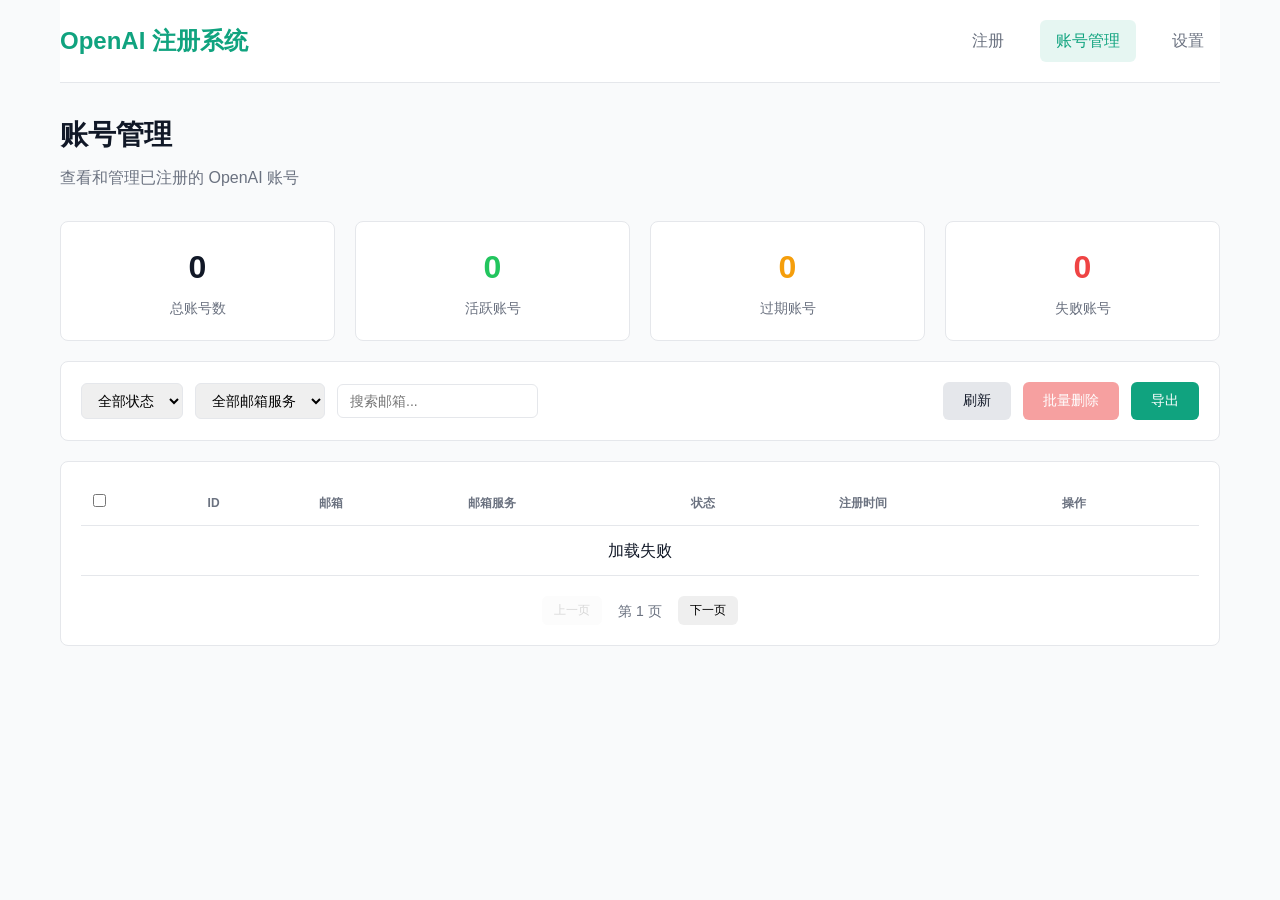
==== templates/accounts.html @ 9d3099fc "2" ====
<!DOCTYPE html>
<html lang="zh-CN">
<head>
    <meta charset="UTF-8">
    <meta name="viewport" content="width=device-width, initial-scale=1.0">
    <title>账号管理 - OpenAI 注册系统</title>
    <link rel="stylesheet" href="/static/css/style.css">
</head>
<body>
    <div class="container">
        <!-- 导航栏 -->
        <nav class="navbar">
            <div class="nav-brand">
                <h1>OpenAI 注册系统</h1>
            </div>
            <div class="nav-links">
                <a href="/" class="nav-link">注册</a>
                <a href="/accounts" class="nav-link active">账号管理</a>
                <a href="/settings" class="nav-link">设置</a>
            </div>
        </nav>

        <!-- 主内容区 -->
        <main class="main-content">
            <div class="page-header">
                <h2>账号管理</h2>
                <p class="subtitle">查看和管理已注册的 OpenAI 账号</p>
            </div>

            <!-- 统计卡片 -->
            <div class="stats-grid">
                <div class="stat-card">
                    <div class="stat-value" id="total-accounts">0</div>
                    <div class="stat-label">总账号数</div>
                </div>
                <div class="stat-card success">
                    <div class="stat-value" id="active-accounts">0</div>
                    <div class="stat-label">活跃账号</div>
                </div>
                <div class="stat-card warning">
                    <div class="stat-value" id="expired-accounts">0</div>
                    <div class="stat-label">过期账号</div>
                </div>
                <div class="stat-card danger">
                    <div class="stat-value" id="failed-accounts">0</div>
                    <div class="stat-label">失败账号</div>
                </div>
            </div>

            <!-- 工具栏 -->
            <div class="card">
                <div class="card-body toolbar">
                    <div class="toolbar-left">
                        <select id="filter-status" class="form-select">
                            <option value="">全部状态</option>
                            <option value="active">活跃</option>
                            <option value="expired">过期</option>
                            <option value="banned">封禁</option>
                            <option value="failed">失败</option>
                        </select>

                        <select id="filter-service" class="form-select">
                            <option value="">全部邮箱服务</option>
                            <option value="tempmail">Tempmail</option>
                            <option value="outlook">Outlook</option>
                            <option value="custom_domain">自定义域名</option>
                        </select>

                        <input type="text" id="search-input" class="form-input" placeholder="搜索邮箱...">
                    </div>

                    <div class="toolbar-right">
                        <button class="btn btn-secondary" id="refresh-btn">刷新</button>
                        <button class="btn btn-danger" id="batch-delete-btn" disabled>批量删除</button>
                        <div class="dropdown">
                            <button class="btn btn-primary dropdown-toggle" id="export-btn">
                                导出
                            </button>
                            <div class="dropdown-menu" id="export-menu">
                                <a href="#" class="dropdown-item" data-format="json">导出 JSON</a>
                                <a href="#" class="dropdown-item" data-format="csv">导出 CSV</a>
                            </div>
                        </div>
                    </div>
                </div>
            </div>

            <!-- 账号列表 -->
            <div class="card">
                <div class="card-body">
                    <table class="data-table">
                        <thead>
                            <tr>
                                <th><input type="checkbox" id="select-all"></th>
                                <th>ID</th>
                                <th>邮箱</th>
                                <th>邮箱服务</th>
                                <th>状态</th>
                                <th>注册时间</th>
                                <th>操作</th>
                            </tr>
                        </thead>
                        <tbody id="accounts-table">
                            <!-- 动态加载 -->
                        </tbody>
                    </table>

                    <!-- 分页 -->
                    <div class="pagination" id="pagination">
                        <button class="btn btn-sm" id="prev-page" disabled>上一页</button>
                        <span id="page-info">第 1 页</span>
                        <button class="btn btn-sm" id="next-page">下一页</button>
                    </div>
                </div>
            </div>
        </main>
    </div>

    <!-- 详情模态框 -->
    <div class="modal" id="detail-modal">
        <div class="modal-content">
            <div class="modal-header">
                <h3>账号详情</h3>
                <button class="modal-close" id="close-modal">&times;</button>
            </div>
            <div class="modal-body" id="modal-body">
                <!-- 动态加载 -->
            </div>
        </div>
    </div>

    <script src="/static/js/accounts.js"></script>
</body>
</html>
---- static/css/style.css ----
/*
 * OpenAI 注册系统 - 主样式表
 * 轻量级、现代、响应式设计
 */

/* CSS 变量 */
:root {
    --primary-color: #10a37f;
    --primary-hover: #0d8a6a;
    --secondary-color: #6b7280;
    --danger-color: #ef4444;
    --warning-color: #f59e0b;
    --success-color: #22c55e;
    --background: #f9fafb;
    --surface: #ffffff;
    --border: #e5e7eb;
    --text-primary: #111827;
    --text-secondary: #6b7280;
    --font-family: -apple-system, BlinkMacSystemFont, 'Segoe UI', Roboto, Oxygen, Ubuntu, sans-serif;
}

/* 重置样式 */
* {
    margin: 0;
    padding: 0;
    box-sizing: border-box;
}

body {
    font-family: var(--font-family);
    background-color: var(--background);
    color: var(--text-primary);
    line-height: 1.6;
}

/* 容器 */
.container {
    max-width: 1200px;
    margin: 0 auto;
    padding: 0 20px;
}

/* 导航栏 */
.navbar {
    display: flex;
    justify-content: space-between;
    align-items: center;
    padding: 20px 0;
    border-bottom: 1px solid var(--border);
    background: var(--surface);
    margin-bottom: 30px;
}

.nav-brand h1 {
    font-size: 1.5rem;
    color: var(--primary-color);
    font-weight: 600;
}

.nav-links {
    display: flex;
    gap: 20px;
}

.nav-link {
    text-decoration: none;
    color: var(--text-secondary);
    padding: 8px 16px;
    border-radius: 6px;
    transition: all 0.2s;
}

.nav-link:hover {
    color: var(--primary-color);
    background-color: rgba(16, 163, 127, 0.1);
}

.nav-link.active {
    color: var(--primary-color);
    background-color: rgba(16, 163, 127, 0.1);
    font-weight: 500;
}

/* 主内容 */
.main-content {
    padding-bottom: 50px;
}

.page-header {
    margin-bottom: 30px;
}

.page-header h2 {
    font-size: 1.75rem;
    margin-bottom: 8px;
}

.subtitle {
    color: var(--text-secondary);
}

/* 卡片 */
.card {
    background: var(--surface);
    border-radius: 8px;
    border: 1px solid var(--border);
    margin-bottom: 20px;
}

.card-header {
    padding: 16px 20px;
    border-bottom: 1px solid var(--border);
    display: flex;
    justify-content: space-between;
    align-items: center;
}

.card-header h3 {
    font-size: 1rem;
    font-weight: 600;
}

.card-body {
    padding: 20px;
}

/* 表单 */
.form-group {
    margin-bottom: 16px;
}

.form-group label {
    display: block;
    margin-bottom: 6px;
    font-weight: 500;
    font-size: 0.875rem;
}

.form-group input,
.form-group select,
.form-group textarea {
    width: 100%;
    padding: 10px 12px;
    border: 1px solid var(--border);
    border-radius: 6px;
    font-size: 0.875rem;
    transition: border-color 0.2s;
}

.form-group input:focus,
.form-group select:focus,
.form-group textarea:focus {
    outline: none;
    border-color: var(--primary-color);
    box-shadow: 0 0 0 3px rgba(16, 163, 127, 0.1);
}

.form-row {
    display: grid;
    grid-template-columns: repeat(auto-fit, minmax(200px, 1fr));
    gap: 16px;
}

.form-actions {
    display: flex;
    gap: 12px;
    margin-top: 20px;
}

/* 按钮 */
.btn {
    display: inline-flex;
    align-items: center;
    justify-content: center;
    padding: 10px 20px;
    font-size: 0.875rem;
    font-weight: 500;
    border-radius: 6px;
    border: none;
    cursor: pointer;
    transition: all 0.2s;
}

.btn:disabled {
    opacity: 0.5;
    cursor: not-allowed;
}

.btn-primary {
    background-color: var(--primary-color);
    color: white;
}

.btn-primary:hover:not(:disabled) {
    background-color: var(--primary-hover);
}

.btn-secondary {
    background-color: var(--border);
    color: var(--text-primary);
}

.btn-secondary:hover:not(:disabled) {
    background-color: #d1d5db;
}

.btn-danger {
    background-color: var(--danger-color);
    color: white;
}

.btn-danger:hover:not(:disabled) {
    background-color: #dc2626;
}

.btn-warning {
    background-color: var(--warning-color);
    color: white;
}

.btn-warning:hover:not(:disabled) {
    background-color: #d97706;
}

.btn-sm {
    padding: 6px 12px;
    font-size: 0.75rem;
}

/* 控制台日志 */
.console-log {
    background-color: #1e1e1e;
    color: #d4d4d4;
    padding: 16px;
    border-radius: 6px;
    font-family: 'Monaco', 'Menlo', 'Ubuntu Mono', monospace;
    font-size: 0.8rem;
    height: 300px;
    overflow-y: auto;
    line-height: 1.5;
}

.log-line {
    margin-bottom: 4px;
    white-space: pre-wrap;
    word-break: break-all;
}

.log-line.info { color: #4fc3f7; }
.log-line.success { color: #81c784; }
.log-line.error { color: #e57373; }
.log-line.warning { color: #ffb74d; }

/* 状态徽章 */
.status-badge {
    display: inline-block;
    padding: 4px 10px;
    border-radius: 9999px;
    font-size: 0.75rem;
    font-weight: 500;
    background-color: var(--secondary-color);
    color: white;
}

.status-badge.running {
    background-color: var(--primary-color);
}

.status-badge.completed {
    background-color: var(--success-color);
}

.status-badge.failed {
    background-color: var(--danger-color);
}

/* 统计卡片 */
.stats-grid {
    display: grid;
    grid-template-columns: repeat(auto-fit, minmax(200px, 1fr));
    gap: 20px;
    margin-bottom: 20px;
}

.stat-card {
    background: var(--surface);
    border-radius: 8px;
    border: 1px solid var(--border);
    padding: 20px;
    text-align: center;
}

.stat-value {
    font-size: 2rem;
    font-weight: 700;
    color: var(--text-primary);
}

.stat-label {
    color: var(--text-secondary);
    font-size: 0.875rem;
    margin-top: 4px;
}

.stat-card.success .stat-value { color: var(--success-color); }
.stat-card.warning .stat-value { color: var(--warning-color); }
.stat-card.danger .stat-value { color: var(--danger-color); }

/* 数据表格 */
.data-table {
    width: 100%;
    border-collapse: collapse;
}

.data-table th,
.data-table td {
    padding: 12px;
    text-align: left;
    border-bottom: 1px solid var(--border);
}

.data-table th {
    font-weight: 600;
    color: var(--text-secondary);
    font-size: 0.75rem;
    text-transform: uppercase;
}

.data-table tbody tr:hover {
    background-color: #f9fafb;
}

/* 工具栏 */
.toolbar {
    display: flex;
    justify-content: space-between;
    align-items: center;
    flex-wrap: wrap;
    gap: 12px;
}

.toolbar-left,
.toolbar-right {
    display: flex;
    align-items: center;
    gap: 12px;
}

.form-select,
.form-input {
    padding: 8px 12px;
    border: 1px solid var(--border);
    border-radius: 6px;
    font-size: 0.875rem;
}

/* 分页 */
.pagination {
    display: flex;
    justify-content: center;
    align-items: center;
    gap: 16px;
    margin-top: 20px;
}

#page-info {
    color: var(--text-secondary);
    font-size: 0.875rem;
}

/* 标签页 */
.tabs {
    display: flex;
    gap: 4px;
    margin-bottom: 20px;
    border-bottom: 1px solid var(--border);
    padding-bottom: 0;
}

.tab-btn {
    padding: 12px 20px;
    background: none;
    border: none;
    cursor: pointer;
    font-size: 0.875rem;
    font-weight: 500;
    color: var(--text-secondary);
    border-bottom: 2px solid transparent;
    margin-bottom: -1px;
    transition: all 0.2s;
}

.tab-btn:hover {
    color: var(--primary-color);
}

.tab-btn.active {
    color: var(--primary-color);
    border-bottom-color: var(--primary-color);
}

.tab-content {
    display: none;
}

.tab-content.active {
    display: block;
}

/* 模态框 */
.modal {
    display: none;
    position: fixed;
    top: 0;
    left: 0;
    right: 0;
    bottom: 0;
    background-color: rgba(0, 0, 0, 0.5);
    z-index: 1000;
    align-items: center;
    justify-content: center;
}

.modal.active {
    display: flex;
}

.modal-content {
    background: var(--surface);
    border-radius: 8px;
    max-width: 600px;
    width: 90%;
    max-height: 80vh;
    overflow-y: auto;
}

.modal-header {
    padding: 16px 20px;
    border-bottom: 1px solid var(--border);
    display: flex;
    justify-content: space-between;
    align-items: center;
}

.modal-header h3 {
    font-size: 1.125rem;
}

.modal-close {
    background: none;
    border: none;
    font-size: 1.5rem;
    cursor: pointer;
    color: var(--text-secondary);
}

.modal-close:hover {
    color: var(--text-primary);
}

.modal-body {
    padding: 20px;
}

/* 下拉菜单 */
.dropdown {
    position: relative;
    display: inline-block;
}

.dropdown-menu {
    display: none;
    position: absolute;
    right: 0;
    top: 100%;
    background: var(--surface);
    border: 1px solid var(--border);
    border-radius: 6px;
    min-width: 150px;
    box-shadow: 0 4px 6px -1px rgba(0, 0, 0, 0.1);
    z-index: 100;
}

.dropdown-menu.active {
    display: block;
}

.dropdown-item {
    display: block;
    padding: 10px 16px;
    color: var(--text-primary);
    text-decoration: none;
    font-size: 0.875rem;
}

.dropdown-item:hover {
    background-color: #f9fafb;
}

/* 任务信息 */
.task-info {
    display: grid;
    gap: 12px;
}

.info-row {
    display: flex;
    gap: 12px;
}

.info-row .label {
    color: var(--text-secondary);
    min-width: 80px;
}

.info-row .value {
    font-weight: 500;
}

/* 信息网格 */
.info-grid {
    display: grid;
    grid-template-columns: repeat(auto-fit, minmax(200px, 1fr));
    gap: 16px;
    margin-bottom: 20px;
}

.info-item {
    display: flex;
    flex-direction: column;
    gap: 4px;
}

.info-item .label {
    color: var(--text-secondary);
    font-size: 0.875rem;
}

.info-item .value {
    font-size: 1.25rem;
    font-weight: 600;
}

/* 进度条 */
.progress-bar-container {
    background-color: var(--border);
    border-radius: 9999px;
    height: 12px;
    overflow: hidden;
    margin-bottom: 16px;
}

.progress-bar {
    background-color: var(--primary-color);
    height: 100%;
    border-radius: 9999px;
    transition: width 0.3s ease;
}

/* 批量统计 */
.batch-stats {
    display: flex;
    justify-content: space-around;
    gap: 16px;
    text-align: center;
}

.batch-stats span {
    color: var(--text-secondary);
    font-size: 0.875rem;
}

.batch-stats strong {
    display: block;
    font-size: 1.5rem;
    color: var(--text-primary);
    margin-top: 4px;
}

/* 响应式 */
@media (max-width: 768px) {
    .navbar {
        flex-direction: column;
        gap: 16px;
    }

    .toolbar {
        flex-direction: column;
        align-items: stretch;
    }

    .toolbar-left,
    .toolbar-right {
        flex-direction: column;
        align-items: stretch;
    }

    .form-row {
        grid-template-columns: 1fr;
    }

    .stats-grid {
        grid-template-columns: repeat(2, 1fr);
    }
}
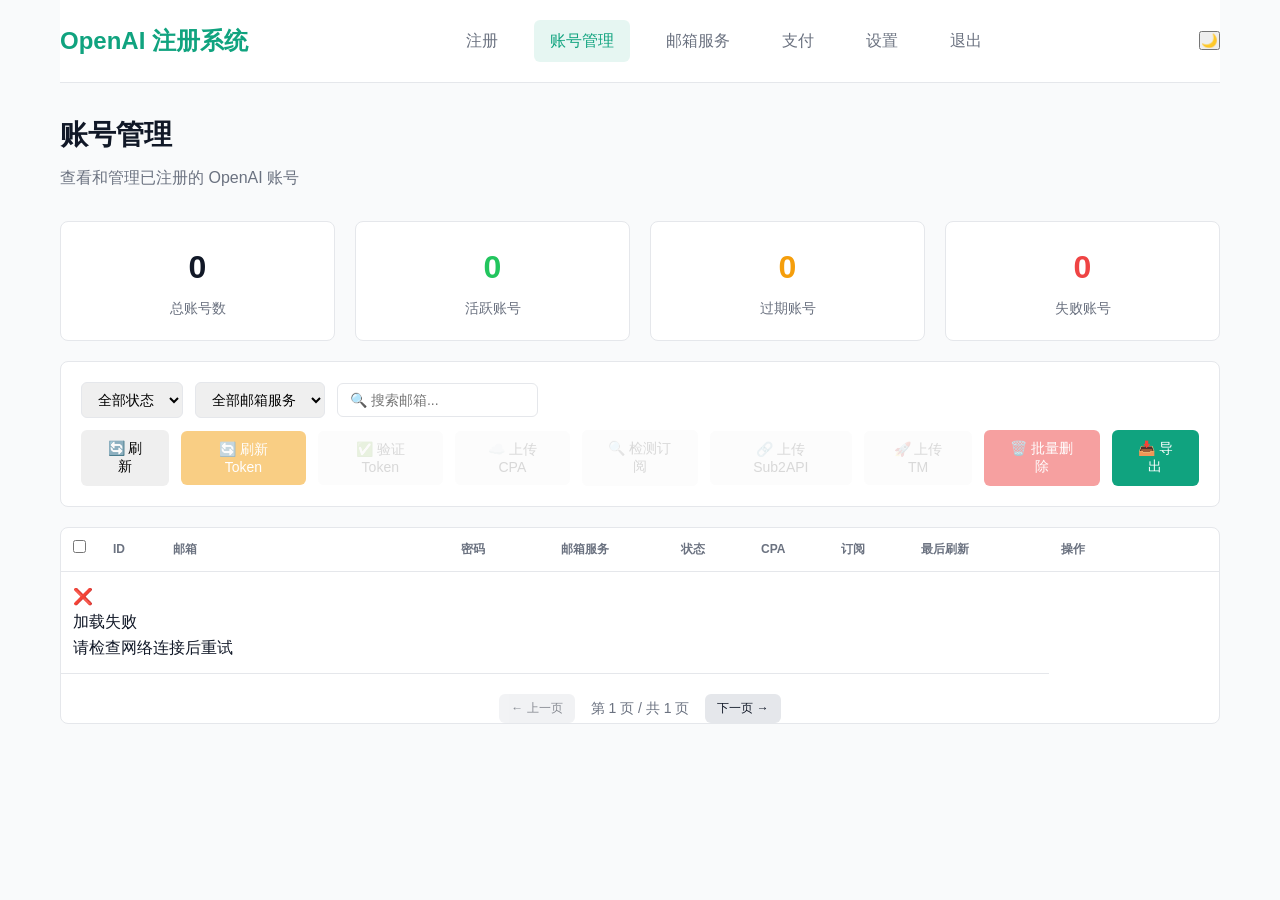
==== commit ffd3a81a: "feat(upload): #13 添加上传至sub2api" ====
--- a/templates/accounts.html
+++ b/templates/accounts.html
@@ -5,6 +5,46 @@
     <meta name="viewport" content="width=device-width, initial-scale=1.0">
     <title>账号管理 - OpenAI 注册系统</title>
     <link rel="stylesheet" href="/static/css/style.css">
+    <link rel="icon" href="data:image/svg+xml,<svg xmlns='http://www.w3.org/2000/svg' viewBox='0 0 100 100'><text y='.9em' font-size='90'>📋</text></svg>">
+    <style>
+        .password-cell {
+            font-family: var(--font-mono);
+            font-size: 0.75rem;
+        }
+        .password-hidden {
+            filter: blur(4px);
+            cursor: pointer;
+            transition: filter 0.2s;
+        }
+        .password-hidden:hover {
+            filter: blur(0);
+        }
+        .token-status {
+            display: flex;
+            align-items: center;
+            gap: 4px;
+        }
+        .token-status .dot {
+            width: 8px;
+            height: 8px;
+            border-radius: 50%;
+        }
+        .token-status .dot.healthy { background: var(--success-color); }
+        .token-status .dot.warning { background: var(--warning-color); }
+        .token-status .dot.expired { background: var(--danger-color); }
+        .cpa-status {
+            display: flex;
+            align-items: center;
+            justify-content: center;
+        }
+        .cpa-status .badge {
+            font-size: 0.7rem;
+            padding: 2px 6px;
+            border-radius: 10px;
+        }
+        .cpa-status .badge.uploaded { background: var(--success-color); color: white; }
+        .cpa-status .badge.pending { background: var(--border-color); color: var(--text-secondary); }
+    </style>
 </head>
 <body>
     <div class="container">
@@ -16,8 +56,14 @@
             <div class="nav-links">
                 <a href="/" class="nav-link">注册</a>
                 <a href="/accounts" class="nav-link active">账号管理</a>
+                <a href="/email-services" class="nav-link">邮箱服务</a>
+                <a href="/payment" class="nav-link">支付</a>
                 <a href="/settings" class="nav-link">设置</a>
-            </div>
+                <a href="/logout" class="nav-link">退出</a>
+            </div>
+            <button class="theme-toggle" onclick="theme.toggle()" title="切换主题">
+                🌙
+            </button>
         </nav>
 
         <!-- 主内容区 -->
@@ -48,7 +94,7 @@
             </div>
 
             <!-- 工具栏 -->
-            <div class="card">
+            <div class="card toolbar-card">
                 <div class="card-body toolbar">
                     <div class="toolbar-left">
                         <select id="filter-status" class="form-select">
@@ -66,19 +112,43 @@
                             <option value="custom_domain">自定义域名</option>
                         </select>
 
-                        <input type="text" id="search-input" class="form-input" placeholder="搜索邮箱...">
+                        <input type="text" id="search-input" class="form-input" placeholder="🔍 搜索邮箱..." style="min-width: 200px;">
                     </div>
 
                     <div class="toolbar-right">
-                        <button class="btn btn-secondary" id="refresh-btn">刷新</button>
-                        <button class="btn btn-danger" id="batch-delete-btn" disabled>批量删除</button>
+                        <button class="btn btn-ghost" id="refresh-btn" title="刷新">
+                            🔄 刷新
+                        </button>
+                        <button class="btn btn-warning" id="batch-refresh-btn" disabled title="批量刷新Token">
+                            🔄 刷新Token
+                        </button>
+                        <button class="btn btn-info" id="batch-validate-btn" disabled title="批量验证Token">
+                            ✅ 验证Token
+                        </button>
+                        <button class="btn btn-success" id="batch-upload-cpa-btn" disabled title="批量上传到CPA">
+                            ☁️ 上传CPA
+                        </button>
+                        <button class="btn btn-info" id="batch-check-sub-btn" disabled title="批量检测订阅状态">
+                            🔍 检测订阅
+                        </button>
+                        <button class="btn btn-info" id="batch-upload-sub2api-btn" disabled title="批量上传到Sub2API">
+                            🔗 上传Sub2API
+                        </button>
+                        <button class="btn btn-success" id="batch-upload-tm-btn" disabled title="批量上传到Team Manager">
+                            🚀 上传TM
+                        </button>
+                        <button class="btn btn-danger" id="batch-delete-btn" disabled>
+                            🗑️ 批量删除
+                        </button>
                         <div class="dropdown">
-                            <button class="btn btn-primary dropdown-toggle" id="export-btn">
-                                导出
+                            <button class="btn btn-primary" id="export-btn">
+                                📥 导出
                             </button>
                             <div class="dropdown-menu" id="export-menu">
                                 <a href="#" class="dropdown-item" data-format="json">导出 JSON</a>
                                 <a href="#" class="dropdown-item" data-format="csv">导出 CSV</a>
+                                <a href="#" class="dropdown-item" data-format="cpa">导出 CPA 格式</a>
+                                <a href="#" class="dropdown-item" data-format="sub2api">导出 Sub2Api 格式</a>
                             </div>
                         </div>
                     </div>
@@ -87,29 +157,46 @@
 
             <!-- 账号列表 -->
             <div class="card">
-                <div class="card-body">
-                    <table class="data-table">
-                        <thead>
-                            <tr>
-                                <th><input type="checkbox" id="select-all"></th>
-                                <th>ID</th>
-                                <th>邮箱</th>
-                                <th>邮箱服务</th>
-                                <th>状态</th>
-                                <th>注册时间</th>
-                                <th>操作</th>
-                            </tr>
-                        </thead>
-                        <tbody id="accounts-table">
-                            <!-- 动态加载 -->
-                        </tbody>
-                    </table>
+                <div class="card-body" style="padding: 0;">
+                    <div class="table-container">
+                        <table class="data-table">
+                            <thead>
+                                <tr>
+                                    <th style="width: 40px;"><input type="checkbox" id="select-all"></th>
+                                    <th style="width: 60px;">ID</th>
+                                    <th>邮箱</th>
+                                    <th style="width: 100px;">密码</th>
+                                    <th style="width: 120px;">邮箱服务</th>
+                                    <th style="width: 80px;">状态</th>
+                                    <th style="width: 80px;">CPA</th>
+                                    <th style="width: 80px;">订阅</th>
+                                    <th style="width: 140px;">最后刷新</th>
+                                    <th style="width: 170px;">操作</th>
+                                </tr>
+                            </thead>
+                            <tbody id="accounts-table">
+                                <tr>
+                                    <td colspan="11">
+                                        <div class="empty-state">
+                                            <div class="skeleton skeleton-text" style="width: 60%;"></div>
+                                            <div class="skeleton skeleton-text" style="width: 80%;"></div>
+                                            <div class="skeleton skeleton-text" style="width: 40%;"></div>
+                                        </div>
+                                    </td>
+                                </tr>
+                            </tbody>
+                        </table>
+                    </div>
 
                     <!-- 分页 -->
                     <div class="pagination" id="pagination">
-                        <button class="btn btn-sm" id="prev-page" disabled>上一页</button>
-                        <span id="page-info">第 1 页</span>
-                        <button class="btn btn-sm" id="next-page">下一页</button>
+                        <button class="btn btn-secondary btn-sm" id="prev-page" disabled>
+                            ← 上一页
+                        </button>
+                        <span id="page-info">第 1 页 / 共 1 页</span>
+                        <button class="btn btn-secondary btn-sm" id="next-page">
+                            下一页 →
+                        </button>
                     </div>
                 </div>
             </div>
@@ -120,7 +207,7 @@
     <div class="modal" id="detail-modal">
         <div class="modal-content">
             <div class="modal-header">
-                <h3>账号详情</h3>
+                <h3>📋 账号详情</h3>
                 <button class="modal-close" id="close-modal">&times;</button>
             </div>
             <div class="modal-body" id="modal-body">
@@ -129,6 +216,47 @@
         </div>
     </div>
 
+    <!-- CPA 服务选择模态框 -->
+    <div class="modal" id="cpa-service-modal">
+        <div class="modal-content" style="max-width: 480px;">
+            <div class="modal-header">
+                <h3>☁️ 选择 CPA 服务</h3>
+                <button class="modal-close" id="close-cpa-modal">&times;</button>
+            </div>
+            <div class="modal-body">
+                <p style="color: var(--text-muted); margin-bottom: 12px; font-size: 0.9rem;">选择要上传到的 CPA 服务，或使用全局配置。</p>
+                <div id="cpa-service-list" style="display: flex; flex-direction: column; gap: 8px; max-height: 300px; overflow-y: auto;">
+                    <div style="text-align: center; color: var(--text-muted);">加载中...</div>
+                </div>
+            </div>
+            <div class="modal-footer" style="padding: 12px 20px; border-top: 1px solid var(--border); display: flex; gap: 8px; justify-content: flex-end;">
+                <button class="btn btn-secondary" id="cpa-use-global-btn">使用全局配置</button>
+                <button class="btn btn-secondary" id="cancel-cpa-modal-btn">取消</button>
+            </div>
+        </div>
+    </div>
+
+    <!-- Sub2API 服务选择模态框 -->
+    <div class="modal" id="sub2api-service-modal">
+        <div class="modal-content" style="max-width: 480px;">
+            <div class="modal-header">
+                <h3>🔗 选择 Sub2API 服务</h3>
+                <button class="modal-close" id="close-sub2api-modal">&times;</button>
+            </div>
+            <div class="modal-body">
+                <p style="color: var(--text-muted); margin-bottom: 12px; font-size: 0.9rem;">选择要上传到的 Sub2API 服务，或自动选择第一个启用的服务。</p>
+                <div id="sub2api-service-list" style="display: flex; flex-direction: column; gap: 8px; max-height: 300px; overflow-y: auto;">
+                    <div style="text-align: center; color: var(--text-muted);">加载中...</div>
+                </div>
+            </div>
+            <div class="modal-footer" style="padding: 12px 20px; border-top: 1px solid var(--border); display: flex; gap: 8px; justify-content: flex-end;">
+                <button class="btn btn-secondary" id="sub2api-use-auto-btn">自动选择</button>
+                <button class="btn btn-secondary" id="cancel-sub2api-modal-btn">取消</button>
+            </div>
+        </div>
+    </div>
+
+    <script src="/static/js/utils.js"></script>
     <script src="/static/js/accounts.js"></script>
 </body>
 </html>
